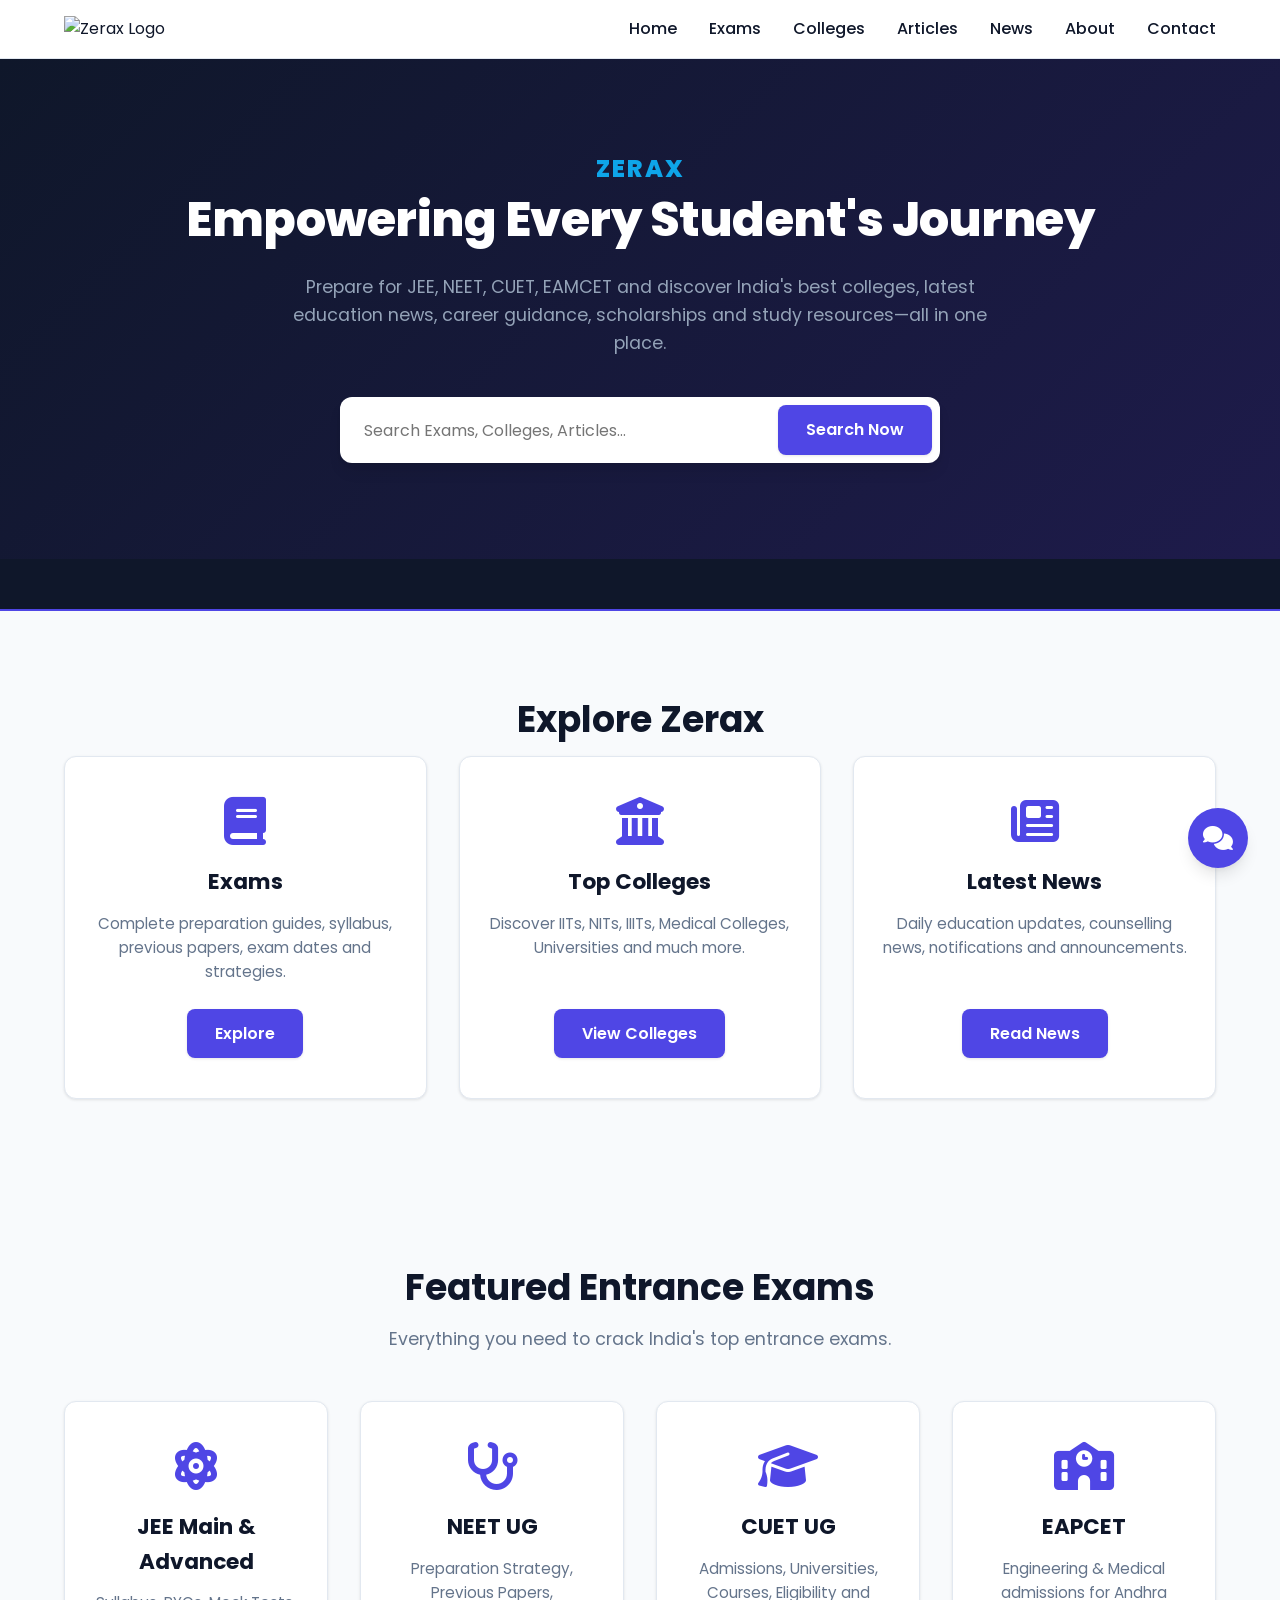
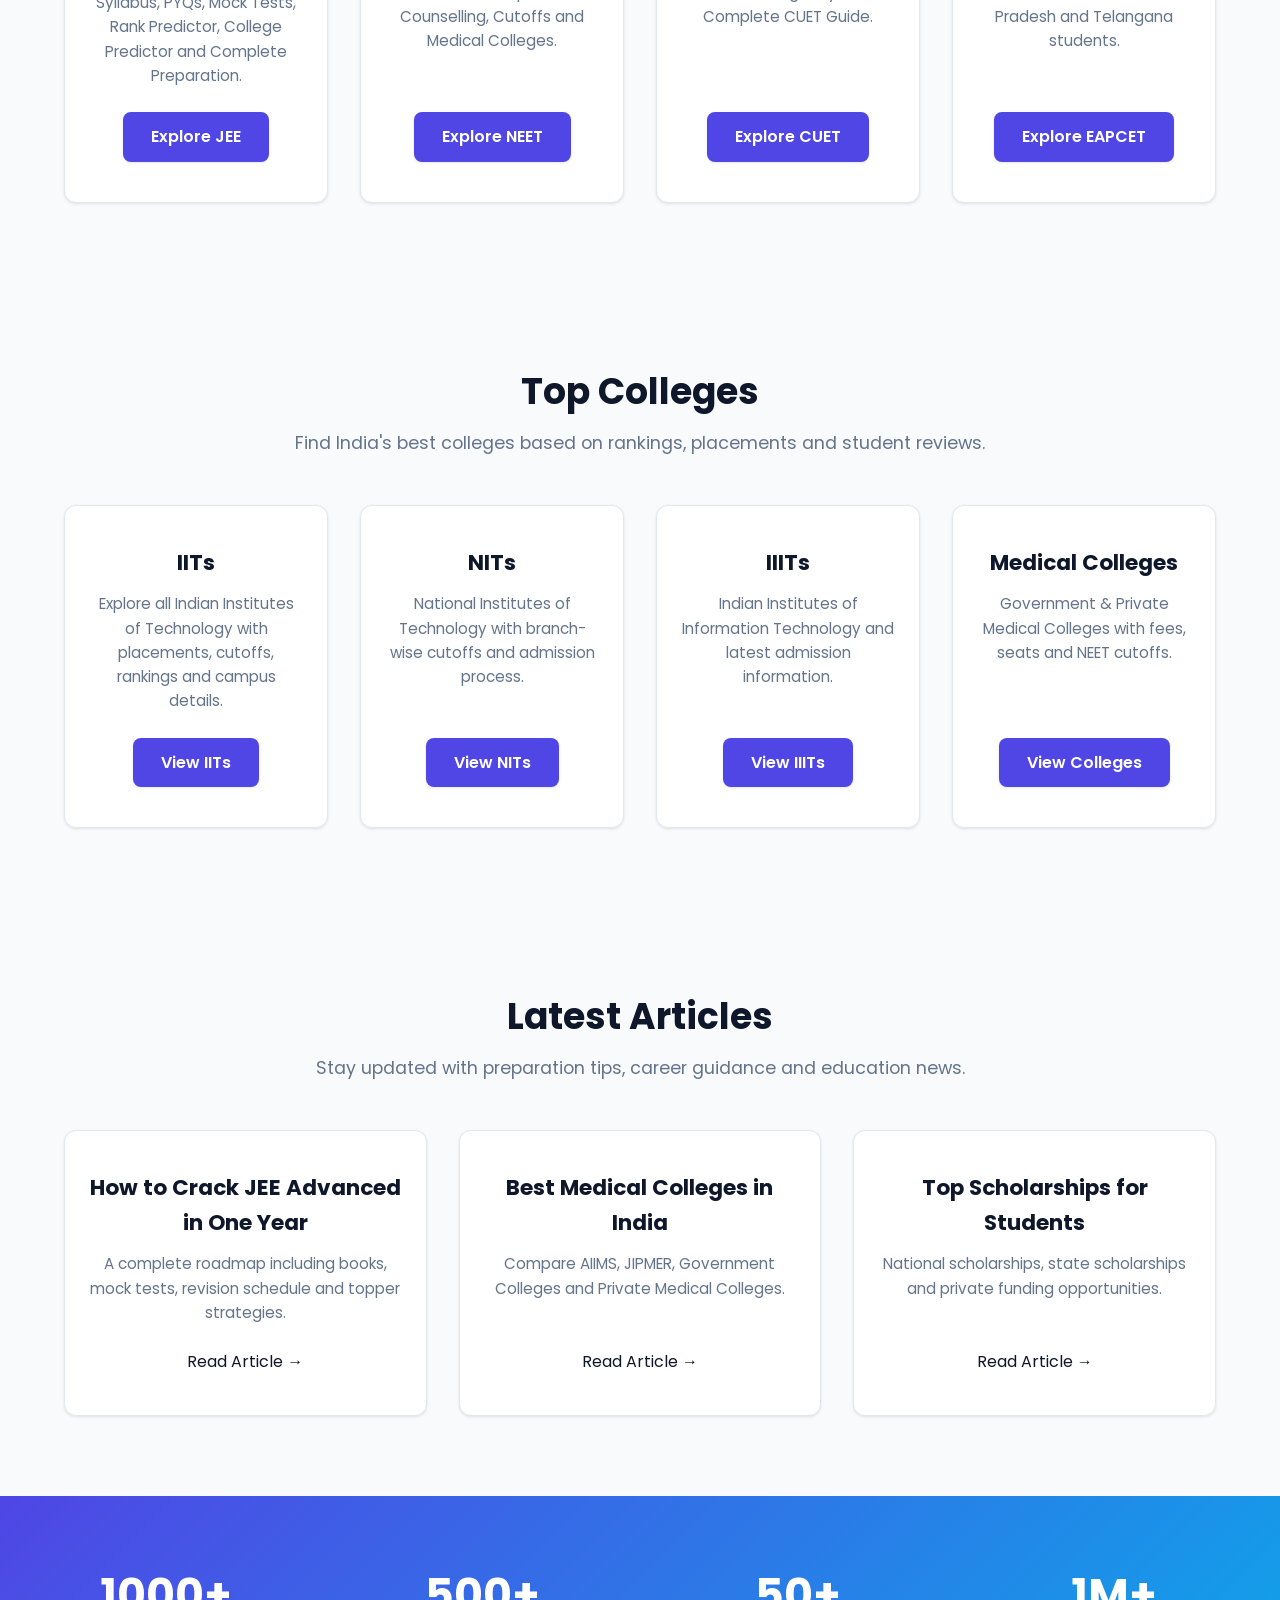
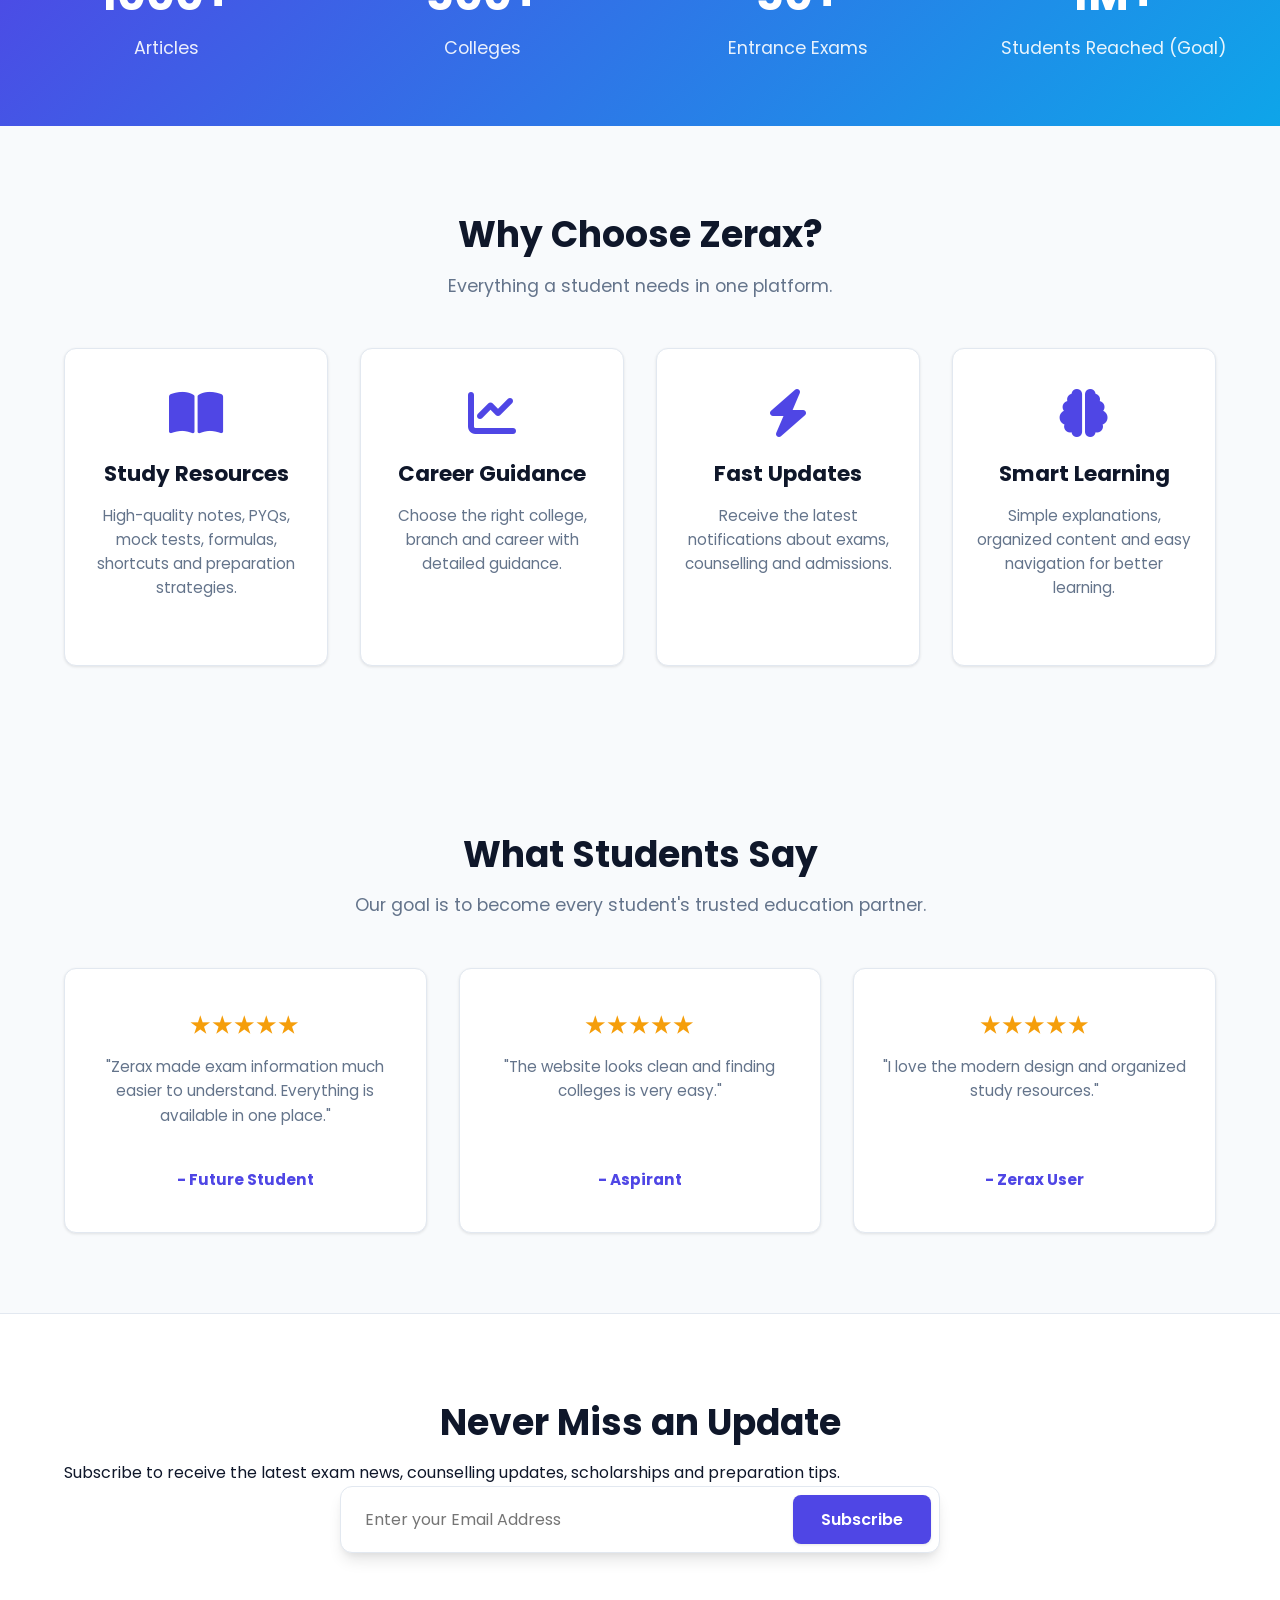
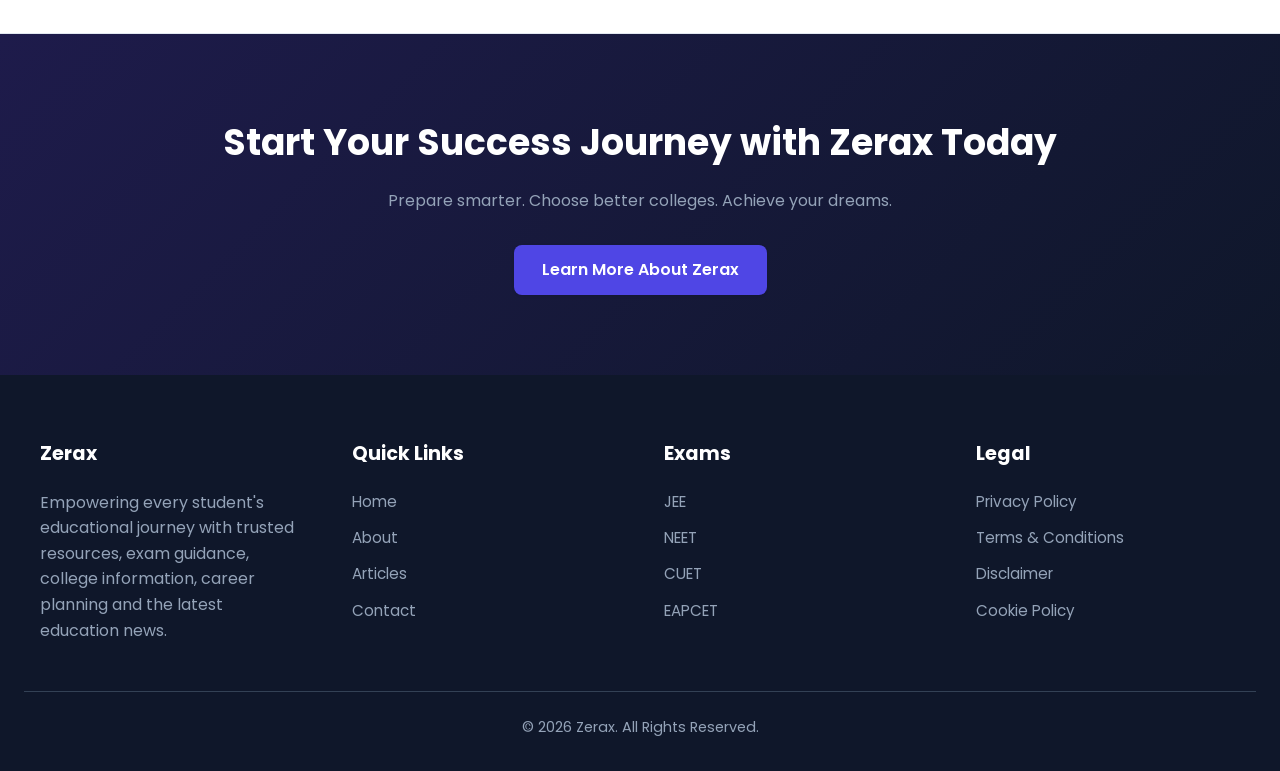
==== index.html @ 779c5e68 "Update index.html" ====
<!DOCTYPE html>
<html lang="en">

<head>

 <meta name="google-site-verification" content="KnDTn6OzBltebnQShskHiEqHgxHpt0wbSi0jl9FwxS4" />
<meta charset="UTF-8">

<meta name="viewport" content="width=device-width, initial-scale=1.0">

<title>Zerax - Your Education Partner</title>

<link rel="stylesheet" href="style.css">

<link rel="preconnect" href="https://fonts.googleapis.com">

<link rel="preconnect" href="https://fonts.gstatic.com" crossorigin>

<link href="https://fonts.googleapis.com/css2?family=Poppins:wght@300;400;500;600;700;800&display=swap" rel="stylesheet">

<link rel="stylesheet"
href="https://cdnjs.cloudflare.com/ajax/libs/font-awesome/6.7.2/css/all.min.css">

</head>

<body>

<!-- ================= HEADER ================= -->

<header class="header">

<div class="logo">

<a href="index.html">

<img src="images/logo.png" alt="Zerax Logo">

</a>

</div>

<ul class="nav-links">

<li><a href="index.html">Home</a></li>

<li><a href="exams.html">Exams</a></li>

<li><a href="colleges.html">Colleges</a></li>

<li><a href="articles.html">Articles</a></li>

<li><a href="news.html">News</a></li>

<li><a href="about.html">About</a></li>

<li><a href="contact.html">Contact</a></li>

</ul>

</header>

<!-- ================= HERO ================= -->

<section class="hero">

<div class="container">

         <h1>ZERAX</h1>
<h1>Empowering Every Student's Journey</h1>

<p>

Prepare for JEE, NEET, CUET, EAMCET and discover India's best colleges, latest education news, career guidance, scholarships and study resources—all in one place.

</p>

<div class="hero-search">

<input
type="text"
placeholder="Search Exams, Colleges, Articles...">

<a href="search.html" class="btn">

Search Now

</a>

</div>

</div>

</section>

<!-- ================= NEWS TICKER ================= -->

<section class="news-bar">

<span>

📢 JEE Advanced 2027 • NEET UG Updates • JoSAA Counselling • New Scholarships • IIT Admissions • NIT Admissions • Latest Education News • Stay Updated with Zerax

</span>

</section>

<!-- ================= FEATURE BOXES ================= -->

<section>

<div class="container">

<h2>Explore Zerax</h2>

<div class="cards">

<div class="card">

<i class="fa-solid fa-book fa-3x"></i>

<h2>Exams</h2>

<p>

Complete preparation guides, syllabus, previous papers, exam dates and strategies.

</p>

<a href="exams.html" class="btn">

Explore

</a>

</div>

<div class="card">

<i class="fa-solid fa-building-columns fa-3x"></i>

<h2>Top Colleges</h2>

<p>

Discover IITs, NITs, IIITs, Medical Colleges, Universities and much more.

</p>

<a href="colleges.html" class="btn">

View Colleges

</a>

</div>

<div class="card">

<i class="fa-solid fa-newspaper fa-3x"></i>

<h2>Latest News</h2>

<p>

Daily education updates, counselling news, notifications and announcements.

</p>

<a href="news.html" class="btn">

Read News

</a>

</div>

</div>

</div>

</section>
<!-- ================= FEATURED EXAMS ================= -->

<section class="popular-exams">

<div class="container">

<h2>Featured Entrance Exams</h2>

<p class="section-subtitle">
Everything you need to crack India's top entrance exams.
</p>

<div class="cards">

<div class="card">

<i class="fa-solid fa-atom fa-3x"></i>

<h2>JEE Main & Advanced</h2>

<p>
Syllabus, PYQs, Mock Tests, Rank Predictor, College Predictor and Complete Preparation.
</p>

<a href="jee.html" class="btn">Explore JEE</a>

</div>

<div class="card">

<i class="fa-solid fa-stethoscope fa-3x"></i>

<h2>NEET UG</h2>

<p>
Preparation Strategy, Previous Papers, Counselling, Cutoffs and Medical Colleges.
</p>

<a href="neet.html" class="btn">Explore NEET</a>

</div>

<div class="card">

<i class="fa-solid fa-graduation-cap fa-3x"></i>

<h2>CUET UG</h2>

<p>
Admissions, Universities, Courses, Eligibility and Complete CUET Guide.
</p>

<a href="cuet.html" class="btn">Explore CUET</a>

</div>

<div class="card">

<i class="fa-solid fa-school fa-3x"></i>

<h2>EAPCET</h2>

<p>
Engineering & Medical admissions for Andhra Pradesh and Telangana students.
</p>

<a href="eamcet.html" class="btn">Explore EAPCET</a>

</div>

</div>

</div>

</section>

<!-- ================= TOP COLLEGES ================= -->

<section class="top-colleges">

<div class="container">

<h2>Top Colleges</h2>

<p class="section-subtitle">
Find India's best colleges based on rankings, placements and student reviews.
</p>

<div class="cards">

<div class="card">

<h2>IITs</h2>

<p>
Explore all Indian Institutes of Technology with placements, cutoffs, rankings and campus details.
</p>

<a href="iits.html" class="btn">View IITs</a>

</div>

<div class="card">

<h2>NITs</h2>

<p>
National Institutes of Technology with branch-wise cutoffs and admission process.
</p>

<a href="nits.html" class="btn">View NITs</a>

</div>

<div class="card">

<h2>IIITs</h2>

<p>
Indian Institutes of Information Technology and latest admission information.
</p>

<a href="iiits.html" class="btn">View IIITs</a>

</div>

<div class="card">

<h2>Medical Colleges</h2>

<p>
Government & Private Medical Colleges with fees, seats and NEET cutoffs.
</p>

<a href="medical.html" class="btn">View Colleges</a>

</div>

</div>

</div>

</section>

<!-- ================= LATEST ARTICLES ================= -->

<section class="latest-news">

<div class="container">

<h2>Latest Articles</h2>

<p class="section-subtitle">
Stay updated with preparation tips, career guidance and education news.
</p>

<div class="cards">

<div class="card">

<h2>How to Crack JEE Advanced in One Year</h2>

<p>
A complete roadmap including books, mock tests, revision schedule and topper strategies.
</p>

<a href="#">Read Article →</a>

</div>

<div class="card">

<h2>Best Medical Colleges in India</h2>

<p>
Compare AIIMS, JIPMER, Government Colleges and Private Medical Colleges.
</p>

<a href="#">Read Article →</a>

</div>

<div class="card">

<h2>Top Scholarships for Students</h2>

<p>
National scholarships, state scholarships and private funding opportunities.
</p>

<a href="#">Read Article →</a>

</div>

</div>

</div>

</section>

<!-- ================= QUICK STATS ================= -->

<section class="stats">

<div class="stat-box">

<h2>1000+</h2>

<p>Articles</p>

</div>

<div class="stat-box">

<h2>500+</h2>

<p>Colleges</p>

</div>

<div class="stat-box">

<h2>50+</h2>

<p>Entrance Exams</p>

</div>

<div class="stat-box">

<h2>1M+</h2>

<p>Students Reached (Goal)</p>

</div>

</section>
<!-- ==========================================
     WHY CHOOSE ZERAX
========================================== -->

<section class="why-zerax">

<div class="container">

<h2>Why Choose Zerax?</h2>

<p class="section-subtitle">
Everything a student needs in one platform.
</p>

<div class="cards">

<div class="card">

<i class="fa-solid fa-book-open fa-3x"></i>

<h2>Study Resources</h2>

<p>
High-quality notes, PYQs, mock tests, formulas, shortcuts and preparation strategies.
</p>

</div>

<div class="card">

<i class="fa-solid fa-chart-line fa-3x"></i>

<h2>Career Guidance</h2>

<p>
Choose the right college, branch and career with detailed guidance.
</p>

</div>

<div class="card">

<i class="fa-solid fa-bolt fa-3x"></i>

<h2>Fast Updates</h2>

<p>
Receive the latest notifications about exams, counselling and admissions.
</p>

</div>

<div class="card">

<i class="fa-solid fa-brain fa-3x"></i>

<h2>Smart Learning</h2>

<p>
Simple explanations, organized content and easy navigation for better learning.
</p>

</div>

</div>

</div>

</section>

<!-- ==========================================
     STUDENT TESTIMONIALS
========================================== -->

<section class="testimonials">

<div class="container">

<h2>What Students Say</h2>

<p class="section-subtitle">
Our goal is to become every student's trusted education partner.
</p>

<div class="cards">

<div class="card">

<h2>★★★★★</h2>

<p>

"Zerax made exam information much easier to understand.
Everything is available in one place."

</p>

<h3>- Future Student</h3>

</div>

<div class="card">

<h2>★★★★★</h2>

<p>

"The website looks clean and finding colleges is very easy."

</p>

<h3>- Aspirant</h3>

</div>

<div class="card">

<h2>★★★★★</h2>

<p>

"I love the modern design and organized study resources."

</p>

<h3>- Zerax User</h3>

</div>

</div>

</div>

</section>

<!-- ==========================================
     NEWSLETTER
========================================== -->

<section class="newsletter">

<div class="container">

<h2>Never Miss an Update</h2>

<p>

Subscribe to receive the latest exam news,
counselling updates,
scholarships and preparation tips.

</p>

<div class="hero-search">

<input
type="email"
placeholder="Enter your Email Address">

<a href="#" class="btn">

Subscribe

</a>

</div>

</div>

</section>

<!-- ==========================================
     CALL TO ACTION
========================================== -->

<section class="cta">

<div class="container">

<h2>

Start Your Success Journey with Zerax Today

</h2>

<p>

Prepare smarter.
Choose better colleges.
Achieve your dreams.

</p>

<a href="about.html" class="btn">

Learn More About Zerax

</a>

</div>

</section>

<!-- ==========================================
     FOOTER
========================================== -->

<footer>

<div class="footer-container">

<div class="footer-column">

<h2>Zerax</h2>

<p>

Empowering every student's educational journey with trusted
resources, exam guidance, college information,
career planning and the latest education news.

</p>

</div>

<div class="footer-column">

<h3>Quick Links</h3>

<a href="index.html">Home</a>

<a href="about.html">About</a>

<a href="articles.html">Articles</a>

<a href="contact.html">Contact</a>

</div>

<div class="footer-column">

<h3>Exams</h3>

<a href="jee.html">JEE</a>

<a href="neet.html">NEET</a>

<a href="cuet.html">CUET</a>

<a href="eamcet.html">EAPCET</a>

</div>

<div class="footer-column">

<h3>Legal</h3>

<a href="privacy.html">Privacy Policy</a>

<a href="terms.html">Terms & Conditions</a>

<a href="disclaimer.html">Disclaimer</a>

<a href="cookies.html">Cookie Policy</a>

</div>

</div>

<hr>

<div class="footer-bottom">

<p>

© 2026 Zerax. All Rights Reserved.

</p>

</div>

</footer>

<!-- ==========================================
     CHAT BUTTON
========================================== -->

<div class="chat-btn">

<i class="fa-solid fa-comments"></i>
</div>

</body>

</html>
---- style.css ----
/* ==========================================================================
   1. ROOT VARIABLES & RESET
   ========================================================================== */
:root {
  --primary-color: #4f46e5;
  --primary-hover: #4338ca;
  --secondary-color: #0ea5e9;
  --accent-color: #f59e0b;
  --bg-light: #f8fafc;
  --bg-surface: #ffffff;
  --text-dark: #0f172a;
  --text-muted: #64748b;
  --border-color: #e2e8f0;
  --shadow-sm: 0 1px 3px rgba(0, 0, 0, 0.1);
  --shadow-md: 0 4px 6px -1px rgba(0, 0, 0, 0.1), 0 2px 4px -1px rgba(0, 0, 0, 0.06);
  --shadow-lg: 0 10px 15px -3px rgba(0, 0, 0, 0.1), 0 4px 6px -2px rgba(0, 0, 0, 0.05);
  --radius-sm: 8px;
  --radius-md: 12px;
  --radius-lg: 16px;
  --transition: all 0.3s cubic-bezier(0.4, 0, 0.2, 1);
  --font-family: 'Poppins', sans-serif;
}

*, *::before, *::after {
  box-sizing: border-box;
  margin: 0;
  padding: 0;
}

html {
  scroll-behavior: smooth;
}

body {
  font-family: var(--font-family);
  background-color: var(--bg-light);
  color: var(--text-dark);
  line-height: 1.6;
  overflow-x: hidden;
}

a {
  text-decoration: none;
  color: inherit;
  transition: var(--transition);
}

ul {
  list-style: none;
}

/* ==========================================================================
   2. REUSABLE COMPONENTS & UTILITIES
   ========================================================================== */
.container {
  max-width: 1200px;
  margin: 0 auto;
  padding: 0 1.5rem;
}

section {
  padding: 5rem 0;
}

.section-subtitle {
  text-align: center;
  color: var(--text-muted);
  font-size: 1.1rem;
  margin-bottom: 3rem;
}

h2 {
  font-size: 2.25rem;
  font-weight: 700;
  text-align: center;
  margin-bottom: 0.5rem;
  color: var(--text-dark);
}

.btn {
  display: inline-block;
  background-color: var(--primary-color);
  color: #fff;
  padding: 0.75rem 1.75rem;
  border-radius: var(--radius-sm);
  font-weight: 600;
  text-align: center;
  cursor: pointer;
  border: none;
  box-shadow: var(--shadow-sm);
  transition: var(--transition);
}

.btn:hover {
  background-color: var(--primary-hover);
  transform: translateY(-2px);
  box-shadow: var(--shadow-md);
}

.cards {
  display: grid;
  grid-template-columns: repeat(auto-fit, minmax(260px, 1fr));
  gap: 2rem;
}

.card {
  background-color: var(--bg-surface);
  padding: 2.5rem 1.5rem;
  border-radius: var(--radius-md);
  border: 1px solid var(--border-color);
  box-shadow: var(--shadow-sm);
  transition: var(--transition);
  display: flex;
  flex-direction: column;
  align-items: center;
  text-align: center;
}

.card:hover {
  transform: translateY(-6px);
  box-shadow: var(--shadow-lg);
  border-color: transparent;
}

.card i {
  color: var(--primary-color);
  margin-bottom: 1.25rem;
}

.card h2 {
  font-size: 1.35rem;
  margin-bottom: 0.75rem;
}

.card p {
  color: var(--text-muted);
  font-size: 0.95rem;
  margin-bottom: 1.5rem;
  flex-grow: 1;
}

/* ==========================================================================
   3. HEADER & NAVIGATION
   ========================================================================== */
.header {
  position: sticky;
  top: 0;
  z-index: 1000;
  background-color: rgba(255, 255, 255, 0.9);
  backdrop-filter: blur(10px);
  border-bottom: 1px solid var(--border-color);
  padding: 1rem 5%;
  display: flex;
  justify-content: space-between;
  align-items: center;
}

.logo img {
  height: 40px;
  width: auto;
}

.nav-links {
  display: flex;
  gap: 2rem;
}

.nav-links a {
  font-weight: 500;
  color: var(--text-dark);
}

.nav-links a:hover {
  color: var(--primary-color);
}

/* ==========================================================================
   4. HERO SECTION
   ========================================================================== */
.hero {
  background: linear-gradient(135deg, #0f172a 0%, #1e1b4b 100%);
  color: #fff;
  padding: 6rem 1.5rem;
  text-align: center;
}

.hero h1 {
  font-size: 3rem;
  font-weight: 800;
  letter-spacing: -0.5px;
  line-height: 1.2;
}

.hero h1:first-child {
  color: var(--secondary-color);
  font-size: 1.5rem;
  letter-spacing: 2px;
  margin-bottom: 0.5rem;
}

.hero p {
  max-width: 700px;
  margin: 1.5rem auto 2.5rem;
  color: #94a3b8;
  font-size: 1.1rem;
}

.hero-search {
  display: flex;
  justify-content: center;
  align-items: center;
  gap: 0.5rem;
  max-width: 600px;
  margin: 0 auto;
  background: #fff;
  padding: 0.5rem;
  border-radius: var(--radius-md);
  box-shadow: var(--shadow-lg);
}

.hero-search input {
  border: none;
  outline: none;
  padding: 0.75rem 1rem;
  width: 100%;
  font-family: inherit;
  font-size: 1rem;
  border-radius: var(--radius-sm);
}

.hero-search .btn {
  white-space: nowrap;
}

/* ==========================================================================
   5. NEWS TICKER
   ========================================================================== */
.news-bar {
  background-color: var(--text-dark);
  color: #fff;
  padding: 0.75rem 0;
  overflow: hidden;
  white-space: nowrap;
  border-bottom: 2px solid var(--primary-color);
}

.news-bar span {
  display: inline-block;
  padding-left: 100%;
  animation: ticker 30s linear infinite;
  font-size: 0.95rem;
  font-weight: 500;
}

@keyframes ticker {
  0% { transform: translate3d(0, 0, 0); }
  100% { transform: translate3d(-100%, 0, 0); }
}

/* ==========================================================================
   6. QUICK STATS
   ========================================================================== */
.stats {
  background: linear-gradient(135deg, var(--primary-color), var(--secondary-color));
  color: #fff;
  display: grid;
  grid-template-columns: repeat(auto-fit, minmax(200px, 1fr));
  gap: 2rem;
  padding: 4rem 1.5rem;
  text-align: center;
}

.stat-box h2 {
  font-size: 2.75rem;
  color: #fff;
  margin-bottom: 0.25rem;
}

.stat-box p {
  font-size: 1.1rem;
  opacity: 0.9;
}

/* ==========================================================================
   7. TESTIMONIALS & NEWSLETTER & CTA
   ========================================================================== */
.testimonials .card h2 {
  color: var(--accent-color);
  letter-spacing: 2px;
}

.testimonials .card h3 {
  margin-top: 1rem;
  font-size: 0.95rem;
  color: var(--primary-color);
}

.newsletter {
  background-color: var(--bg-surface);
  border-top: 1px solid var(--border-color);
  border-bottom: 1px solid var(--border-color);
}

.newsletter .hero-search {
  border: 1px solid var(--border-color);
}

.cta {
  background: linear-gradient(135deg, #1e1b4b 0%, #0f172a 100%);
  color: #fff;
  text-align: center;
}

.cta h2 {
  color: #fff;
}

.cta p {
  color: #94a3b8;
  margin: 1rem 0 2rem;
}

/* ==========================================================================
   8. FOOTER
   ========================================================================== */
footer {
  background-color: var(--text-dark);
  color: #94a3b8;
  padding: 4rem 1.5rem 2rem;
}

.footer-container {
  max-width: 1200px;
  margin: 0 auto;
  display: grid;
  grid-template-columns: repeat(auto-fit, minmax(200px, 1fr));
  gap: 3rem;
}

.footer-column h2, 
.footer-column h3 {
  color: #fff;
  font-size: 1.2rem;
  margin-bottom: 1.25rem;
  text-align: left;
}

.footer-column a {
  display: block;
  margin-bottom: 0.75rem;
  font-size: 0.95rem;
}

.footer-column a:hover {
  color: #fff;
}

footer hr {
  border: none;
  border-top: 1px solid #334155;
  margin: 3rem 0 1.5rem;
}

.footer-bottom {
  text-align: center;
  font-size: 0.9rem;
}

/* ==========================================================================
   9. FLOATING ACTION BUTTON
   ========================================================================== */
.chat-btn {
  position: fixed;
  bottom: 2rem;
  right: 2rem;
  background-color: var(--primary-color);
  color: #fff;
  width: 60px;
  height: 60px;
  border-radius: 50%;
  display: flex;
  align-items: center;
  justify-content: center;
  font-size: 1.5rem;
  box-shadow: var(--shadow-lg);
  cursor: pointer;
  transition: var(--transition);
  z-index: 999;
}

.chat-btn:hover {
  transform: scale(1.1);
  background-color: var(--primary-hover);
}

/* ==========================================================================
   10. RESPONSIVE DESIGN
   ========================================================================== */
@media (max-width: 768px) {
  .header {
    flex-direction: column;
    gap: 1rem;
    padding: 1rem;
  }

  .nav-links {
    gap: 1rem;
    flex-wrap: wrap;
    justify-content: center;
    font-size: 0.9rem;
  }

  .hero h1 {
    font-size: 2rem;
  }

  .hero-search {
    flex-direction: column;
    background: transparent;
    box-shadow: none;
  }

  .hero-search input {
    border-radius: var(--radius-sm);
  }

  .hero-search .btn {
    width: 100%;
  }

  section {
    padding: 3rem 0;
  }
}
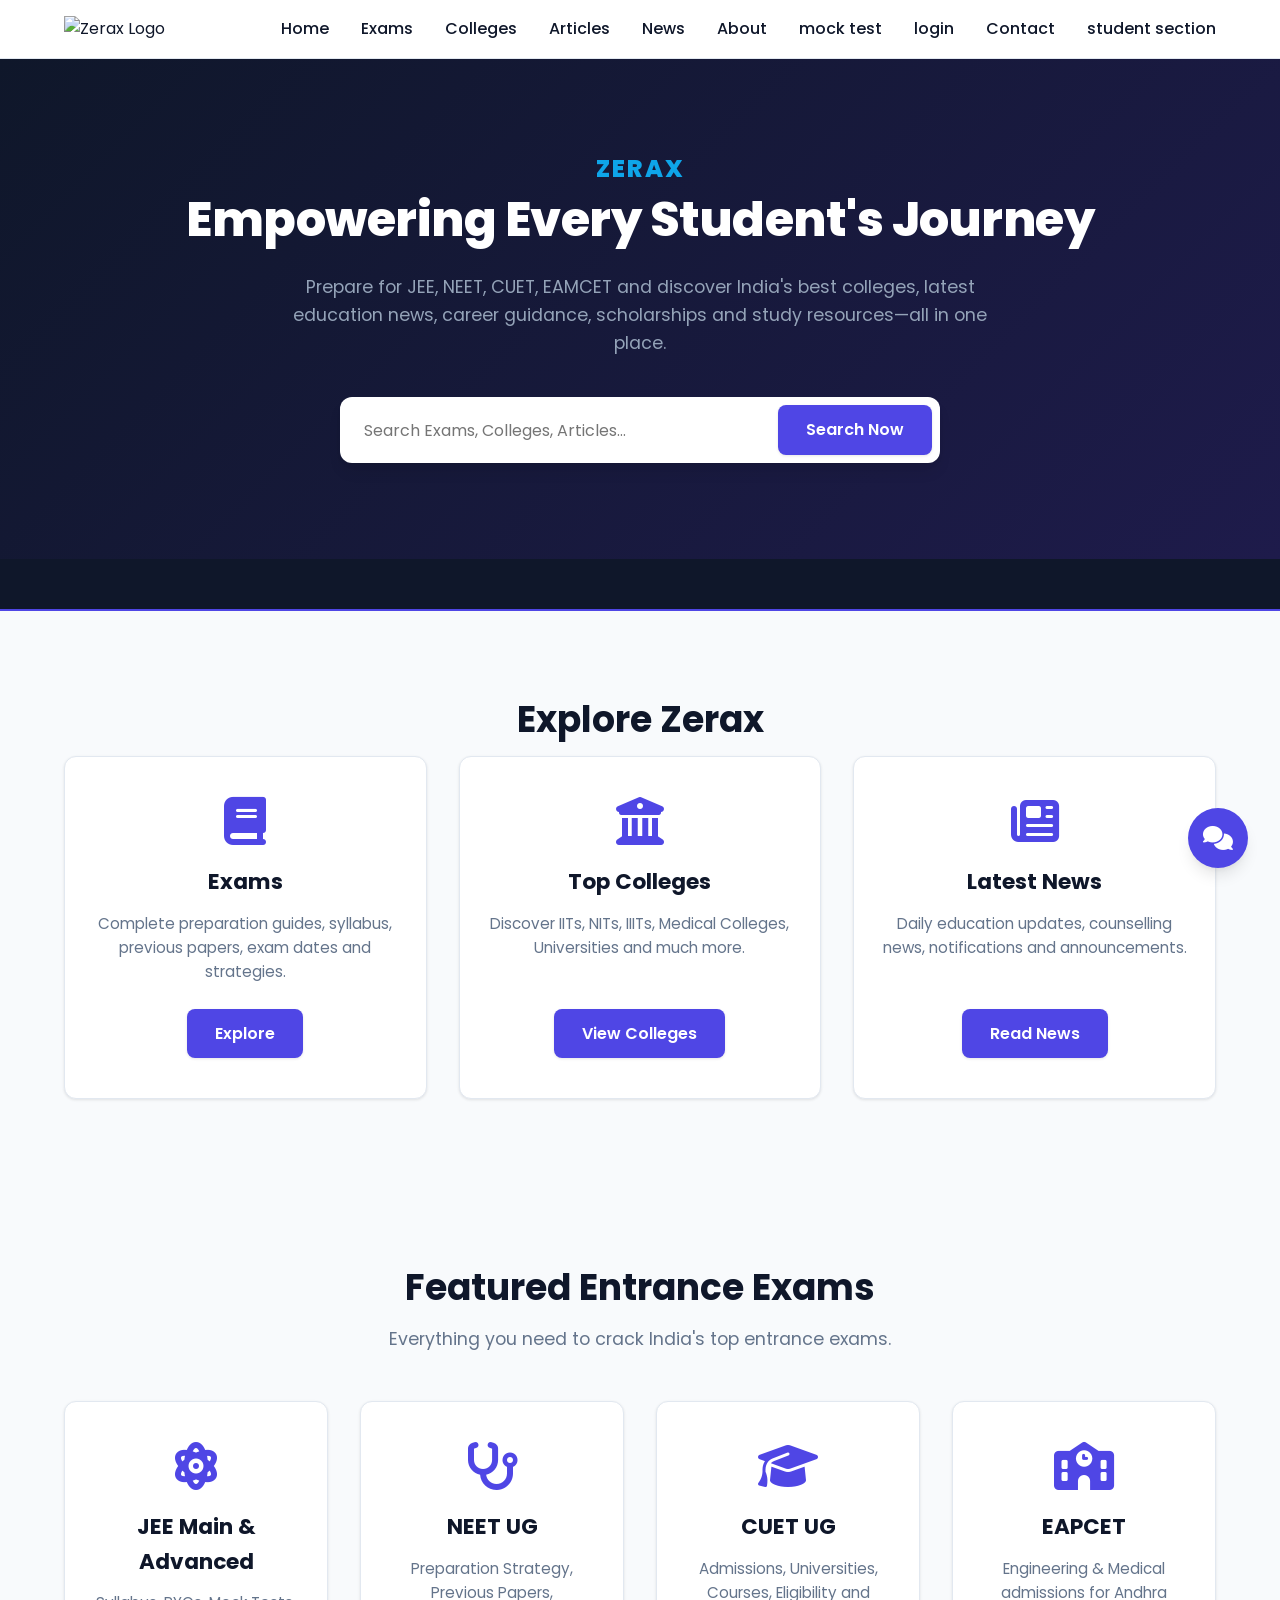
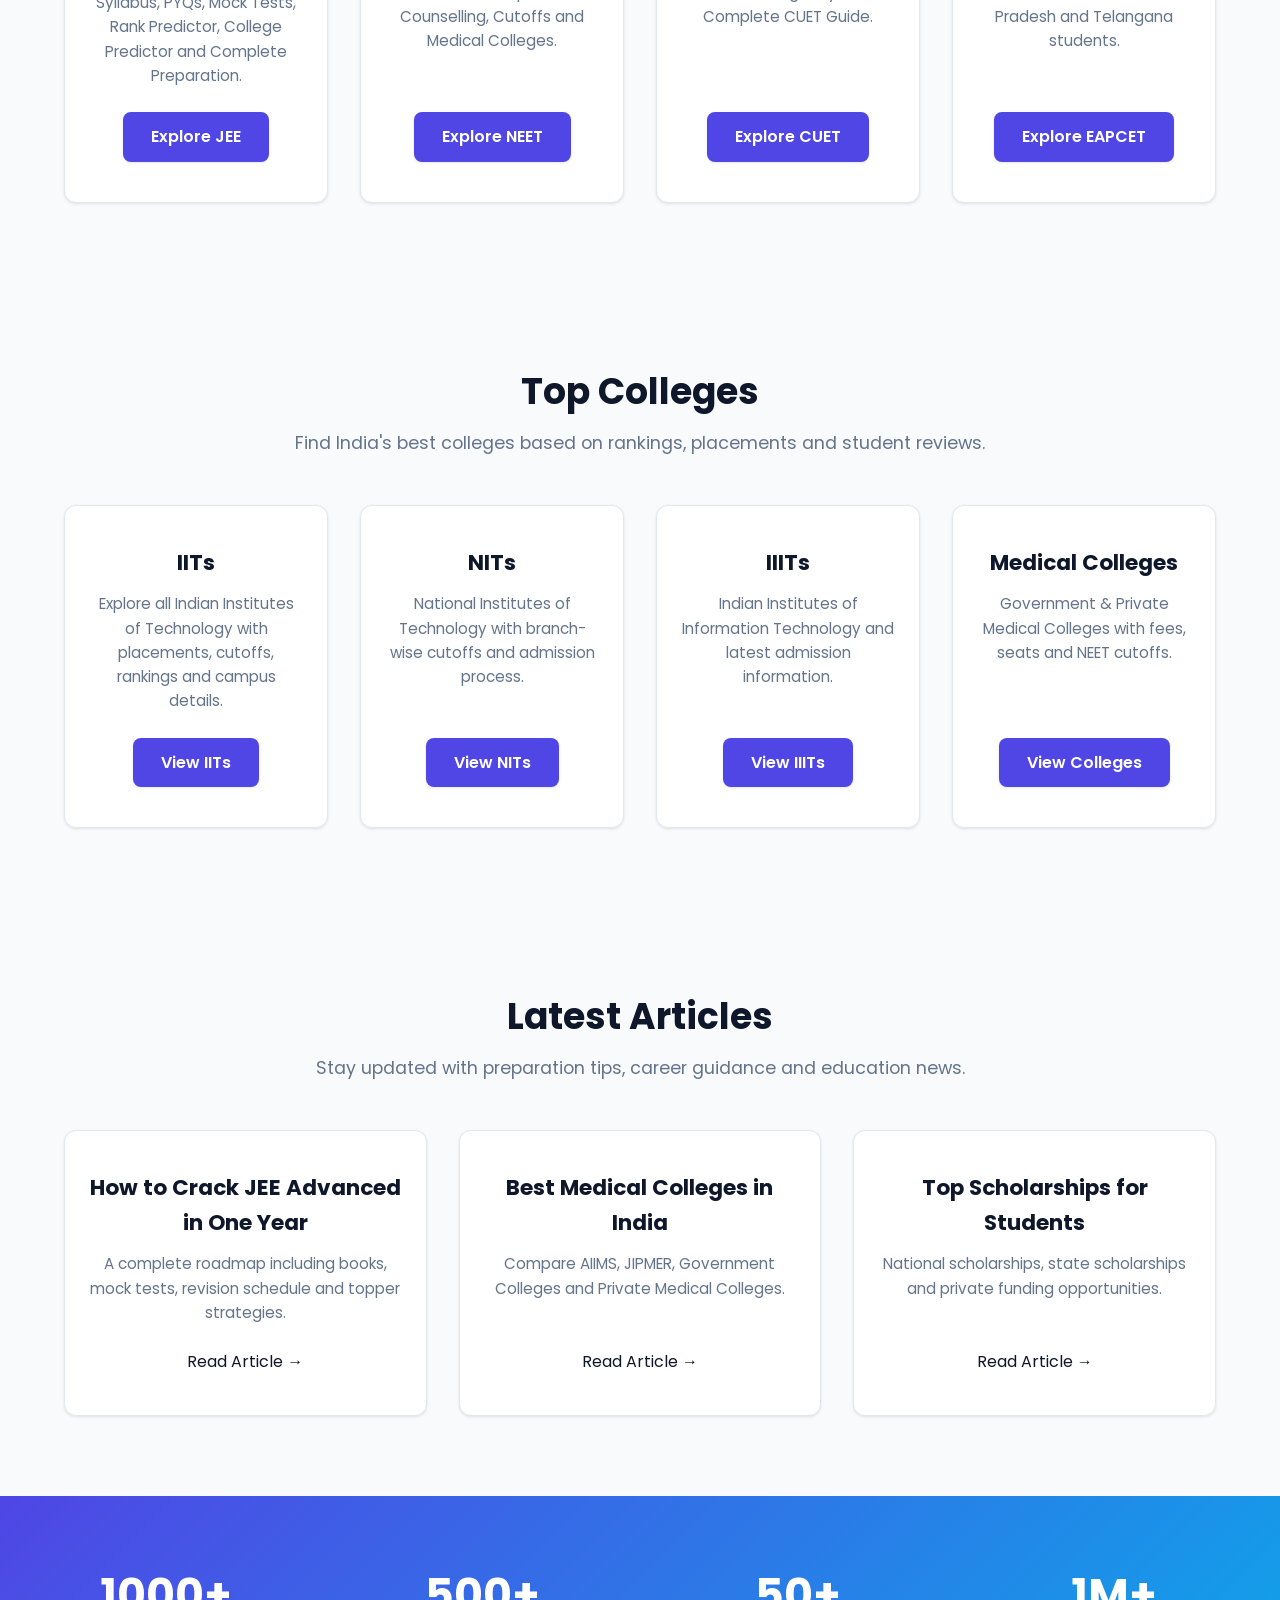
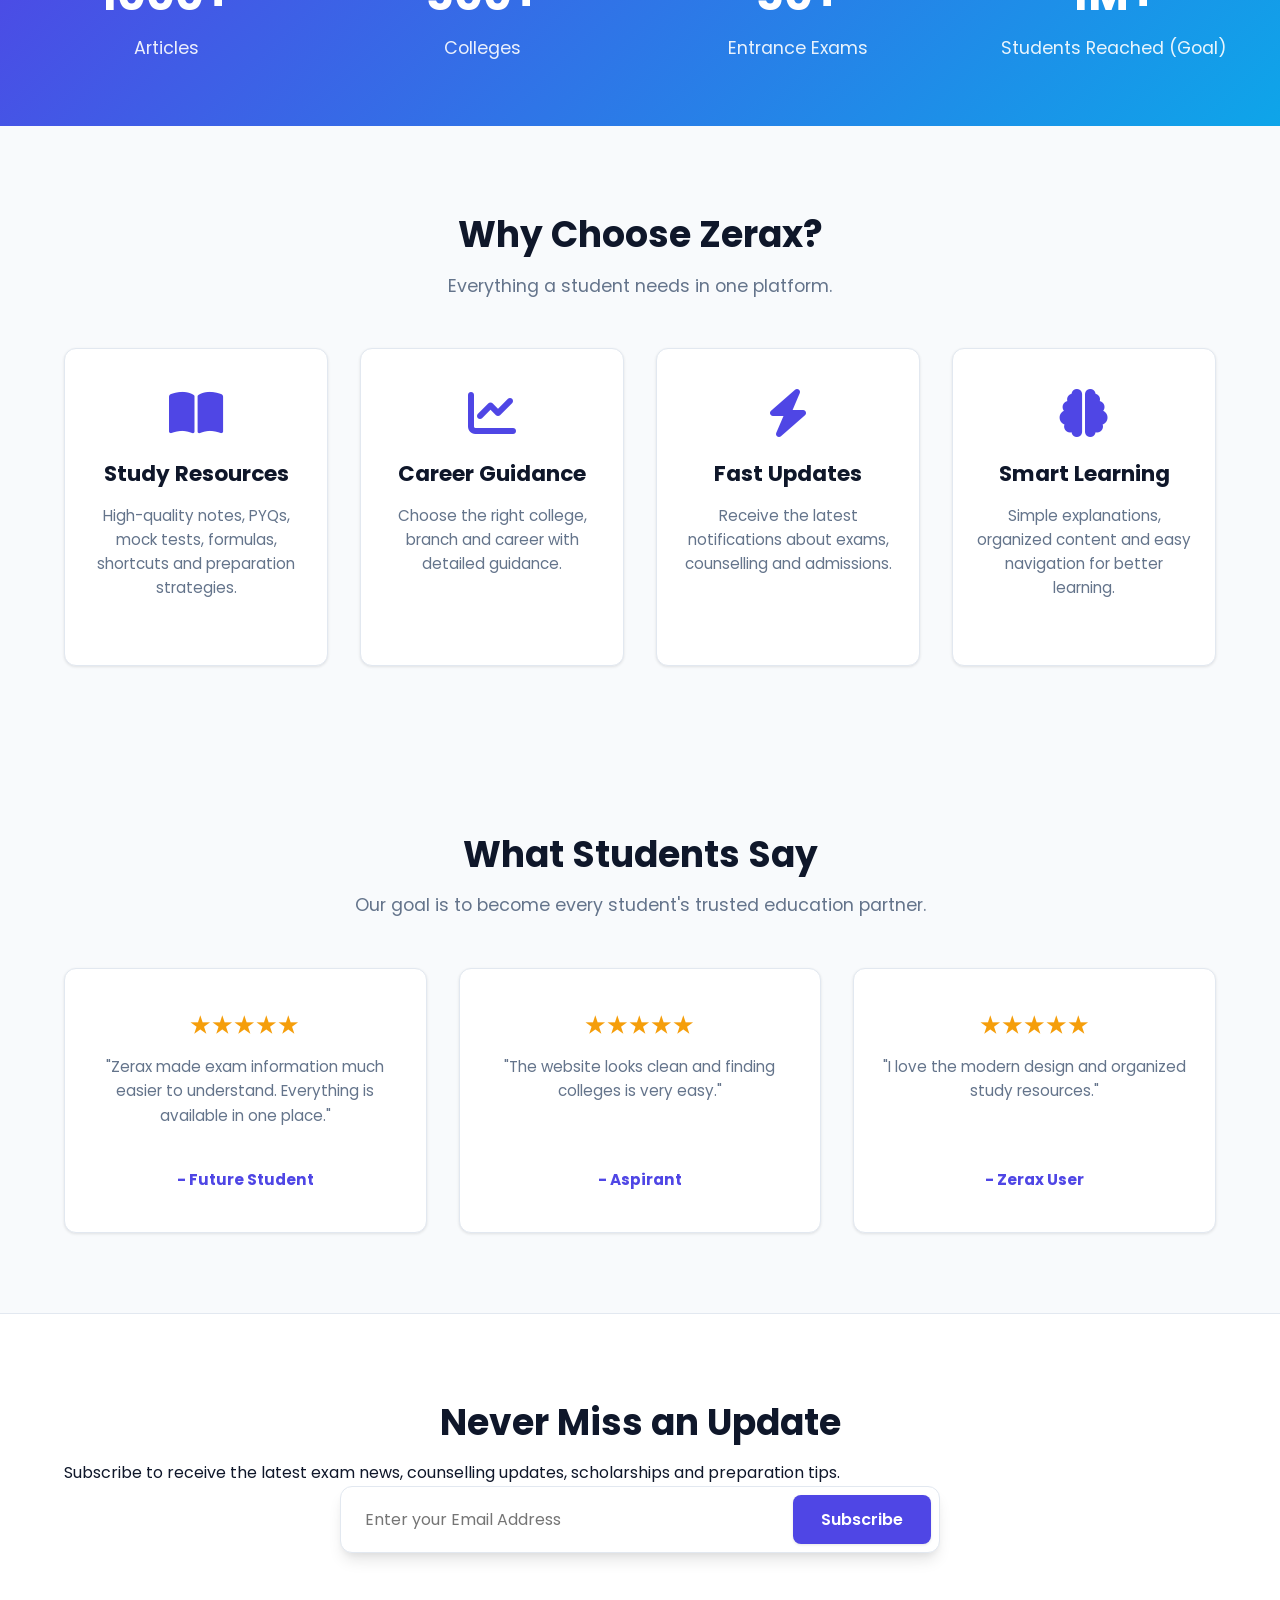
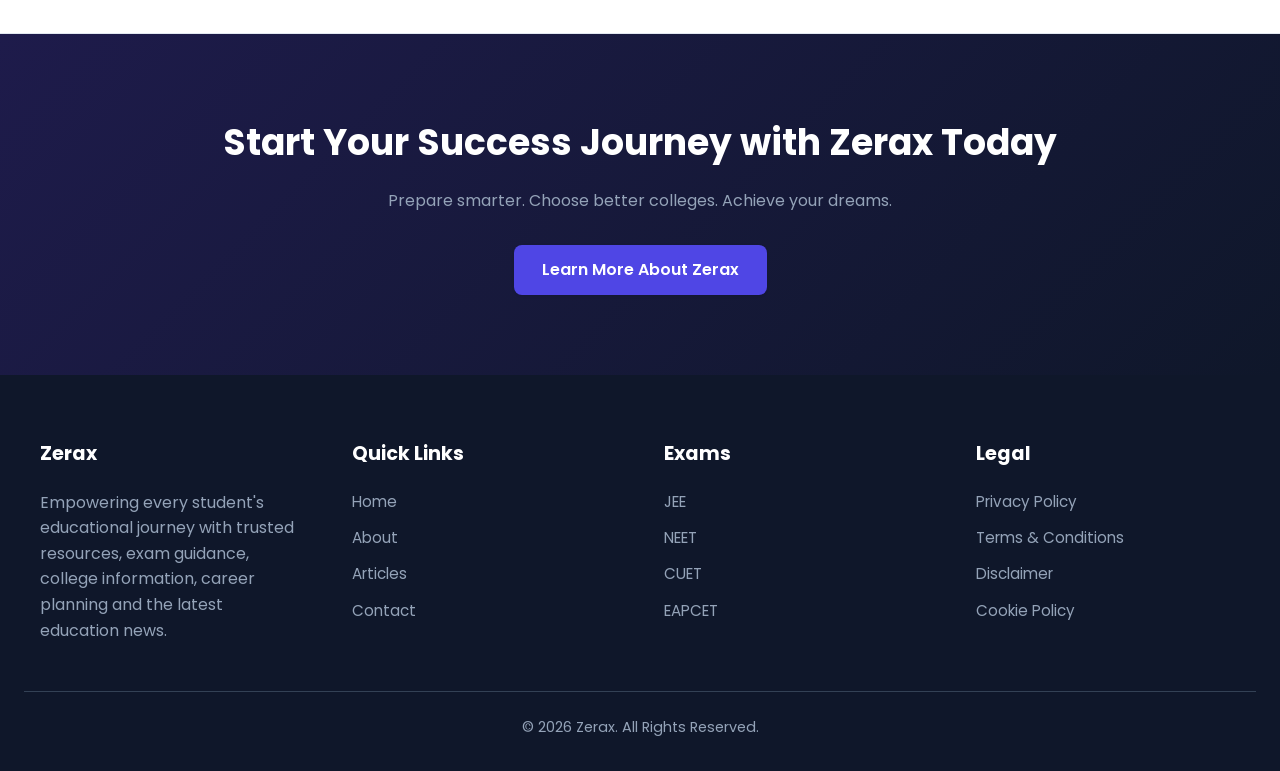
==== commit fb60bb3b: "index.html" ====
--- a/index.html
+++ b/index.html
@@ -3,7 +3,7 @@
 
 <head>
 
- <meta name="google-site-verification" content="KnDTn6OzBltebnQShskHiEqHgxHpt0wbSi0jl9FwxS4" />
+ <meta name="google-site-verification" content="aucnYbY8OQ49QPy-CIP4w178wVom0kFi3tPfiPTksDI" />
 <meta charset="UTF-8">
 
 <meta name="viewport" content="width=device-width, initial-scale=1.0">
@@ -20,7 +20,8 @@
 
 <link rel="stylesheet"
 href="https://cdnjs.cloudflare.com/ajax/libs/font-awesome/6.7.2/css/all.min.css">
-
+     </div>
+</div>
 </head>
 
 <body>
@@ -53,7 +54,13 @@
 
 <li><a href="about.html">About</a></li>
 
+<li><a href="mock test 1.html">mock test</a></li>
+
+<li><a href="login.html">login</a></li>
+
 <li><a href="contact.html">Contact</a></li>
+
+<li><a href="student login.html">student section</a></li>
 
 </ul>
 
